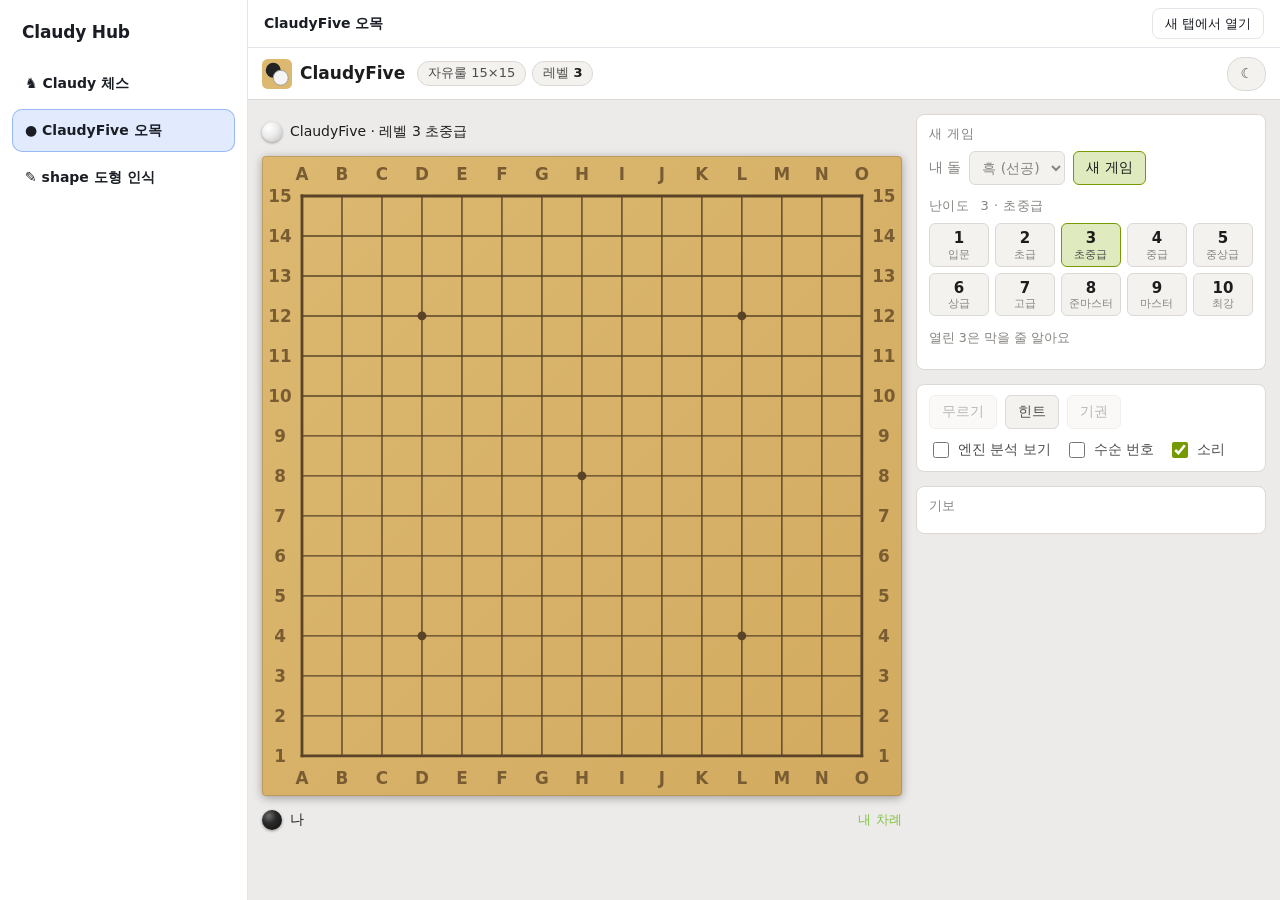
==== index.html @ 770545ba "Claudy Hub: chess (WASM), Gomoku and shape recognition in one static page Co-Authored-By: Claude Son" ====
<!doctype html>
<html lang="ko">
<head>
<meta charset="utf-8">
<meta name="viewport" content="width=device-width,initial-scale=1">
<script src="coi-serviceworker.js"></script>
<title>Claudy Hub</title>
<style>
:root{--bg:#0f1115;--panel:#161a21;--line:#252b36;--fg:#e6e9ef;--mut:#8b94a5;--acc:#6ea8fe;--ok:#4ade80;--warn:#fbbf24}
@media (prefers-color-scheme:light){:root{--bg:#f5f6f8;--panel:#fff;--line:#e2e5ea;--fg:#1a1d24;--mut:#667085;--acc:#2f6fed;--ok:#16a34a;--warn:#d97706}}
*{box-sizing:border-box;margin:0}
html,body{height:100%}
body{display:flex;background:var(--bg);color:var(--fg);font:14px/1.5 system-ui,"Segoe UI","Malgun Gothic",sans-serif}
nav{width:248px;flex:none;background:var(--panel);border-right:1px solid var(--line);display:flex;flex-direction:column;padding:18px 12px}
.brand{font-weight:650;font-size:17px;padding:2px 10px 16px;letter-spacing:-.01em}
.brand small{display:block;font-weight:400;font-size:12px;color:var(--mut);margin-top:2px}
.tab{all:unset;cursor:pointer;display:block;padding:10px 12px;border-radius:10px;margin-bottom:4px;border:1px solid transparent}
.tab:hover{background:color-mix(in srgb,var(--fg) 6%,transparent)}
.tab:focus-visible{outline:2px solid var(--acc)}
.tab[aria-selected=true]{background:color-mix(in srgb,var(--acc) 14%,transparent);border-color:color-mix(in srgb,var(--acc) 40%,transparent)}
.tab b{display:flex;align-items:center;gap:8px;font-weight:600}
.tab span{display:block;color:var(--mut);font-size:12.5px;margin-top:2px}
.foot{margin-top:auto;padding:10px;color:var(--mut);font-size:12px}
main{flex:1;display:flex;flex-direction:column;min-width:0}
header{height:48px;flex:none;display:flex;align-items:center;gap:10px;padding:0 16px;border-bottom:1px solid var(--line);background:var(--panel)}
header h1{font-size:14px;font-weight:600}
header .sp{flex:1}
.btn{all:unset;cursor:pointer;padding:5px 12px;border-radius:8px;border:1px solid var(--line);font-size:13px;color:var(--fg)}
.btn:hover{border-color:var(--acc);color:var(--acc)}
.btn:focus-visible{outline:2px solid var(--acc)}
.btn[hidden]{display:none}
.stage{flex:1;position:relative}
iframe{position:absolute;inset:0;width:100%;height:100%;border:0;background:var(--bg)}
iframe[hidden]{display:none}
.cover{position:absolute;inset:0;display:flex;flex-direction:column;align-items:center;justify-content:center;gap:12px;background:var(--bg);color:var(--mut);text-align:center;padding:24px}
.cover[hidden]{display:none}
.spin{width:28px;height:28px;border-radius:50%;border:3px solid var(--line);border-top-color:var(--acc);animation:r .8s linear infinite}
@keyframes r{to{transform:rotate(360deg)}}
@media (max-width:720px){body{flex-direction:column}nav{width:auto;flex-direction:row;overflow-x:auto;border-right:0;border-bottom:1px solid var(--line);padding:8px}.tab{flex:none}.tab span,.brand,.foot{display:none}}
</style>
</head>
<body>
<nav role="tablist" aria-label="프로그램">
  <div class="brand">Claudy Hub</div>
  <button class="tab" role="tab" data-id="chess"><b>♞ Claudy 체스</b></button>
  <button class="tab" role="tab" data-id="five"><b>● ClaudyFive 오목</b></button>
  <button class="tab" role="tab" data-id="shape"><b>✎ shape 도형 인식</b></button>
</nav>
<main>
  <header>
    <h1 id="title"></h1><span class="sp"></span>
    <button class="btn" id="pop">새 탭에서 열기</button>
  </header>
  <div class="stage">
    <iframe id="f-chess" hidden title="체스"></iframe>
    <iframe id="f-five" hidden title="오목"></iframe>
    <iframe id="f-shape" hidden title="도형 인식"></iframe>
  </div>
</main>
<script>
const APPS={
  chess:{title:'Claudy 체스',url:'chess/'},
  five:{title:'ClaudyFive 오목',url:'five/'},
  shape:{title:'shape 도형 인식',url:'shape/'}};
const $=s=>document.querySelector(s);
let cur=null;
function show(id){
  cur=id;
  document.querySelectorAll('.tab').forEach(t=>t.setAttribute('aria-selected',t.dataset.id===id));
  document.querySelectorAll('iframe').forEach(f=>f.hidden=true);
  $('#title').textContent=APPS[id].title;
  try{localStorage.hubTab=id}catch{}
  const f=$('#f-'+id);
  if(!f.src)f.src=APPS[id].url;
  f.hidden=false;
}
document.querySelectorAll('.tab').forEach(t=>t.onclick=()=>show(t.dataset.id));
$('#pop').onclick=()=>window.open(APPS[cur].url,'_blank');
document.addEventListener('keydown',e=>{
  if(e.target.closest('input,textarea')||e.ctrlKey||e.metaKey||e.altKey)return;
  const id={1:'chess',2:'five',3:'shape'}[e.key];if(id)show(id);
});
let start='five';try{start=localStorage.hubTab||'five'}catch{}
show(APPS[start]?start:'five');
</script>
</body>
</html>
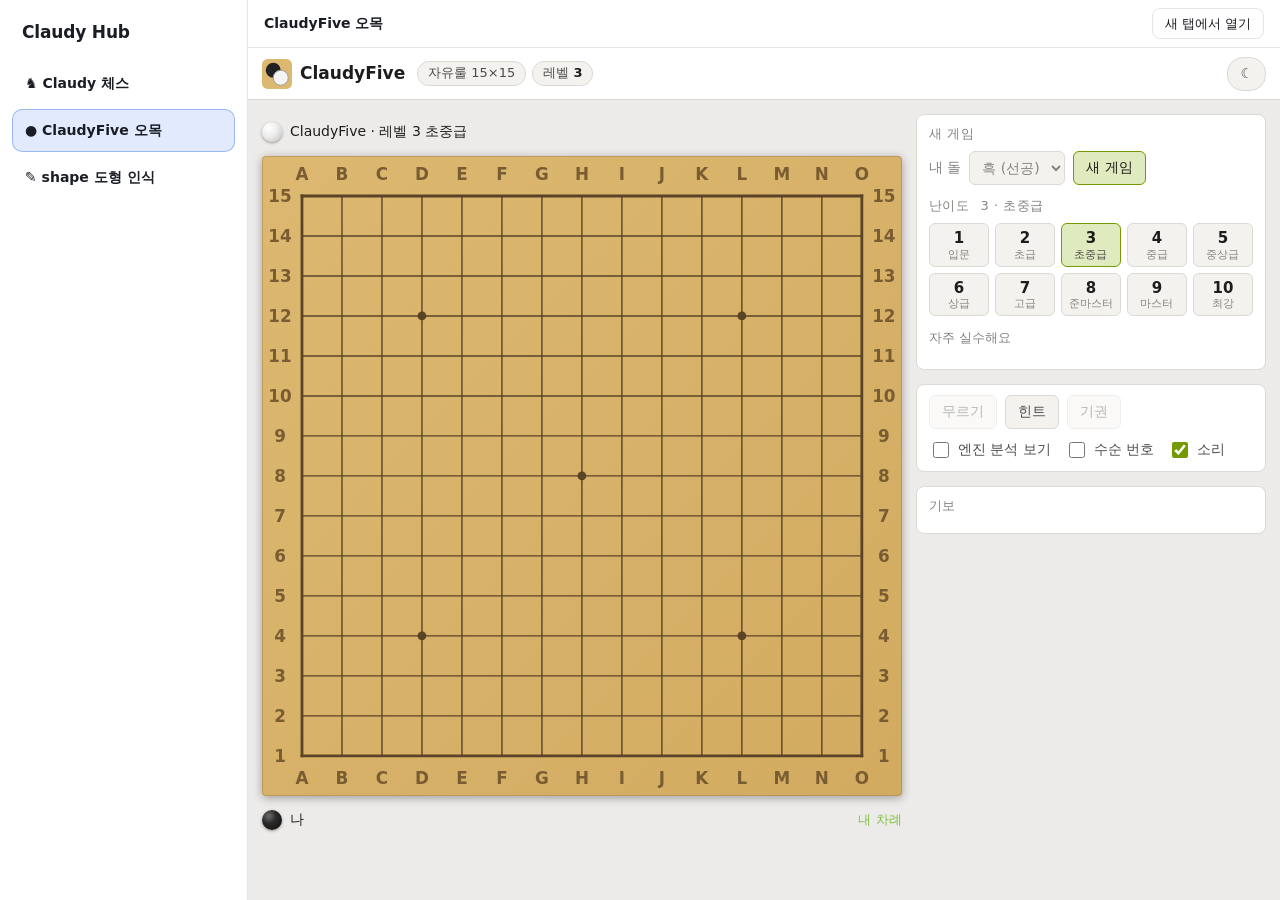
==== commit 3d158a79: "Cache-bust page assets so updates show up right away Co-Authored-By: Claude Sonnet 5.5 <noreply@anth" ====
--- a/index.html
+++ b/index.html
@@ -59,9 +59,9 @@
 </main>
 <script>
 const APPS={
-  chess:{title:'Claudy 체스',url:'chess/'},
-  five:{title:'ClaudyFive 오목',url:'five/'},
-  shape:{title:'shape 도형 인식',url:'shape/'}};
+  chess:{title:'Claudy 체스',url:'chess/?v=20261030'},
+  five:{title:'ClaudyFive 오목',url:'five/?v=20261030'},
+  shape:{title:'shape 도형 인식',url:'shape/?v=20261030'}};
 const $=s=>document.querySelector(s);
 let cur=null;
 function show(id){
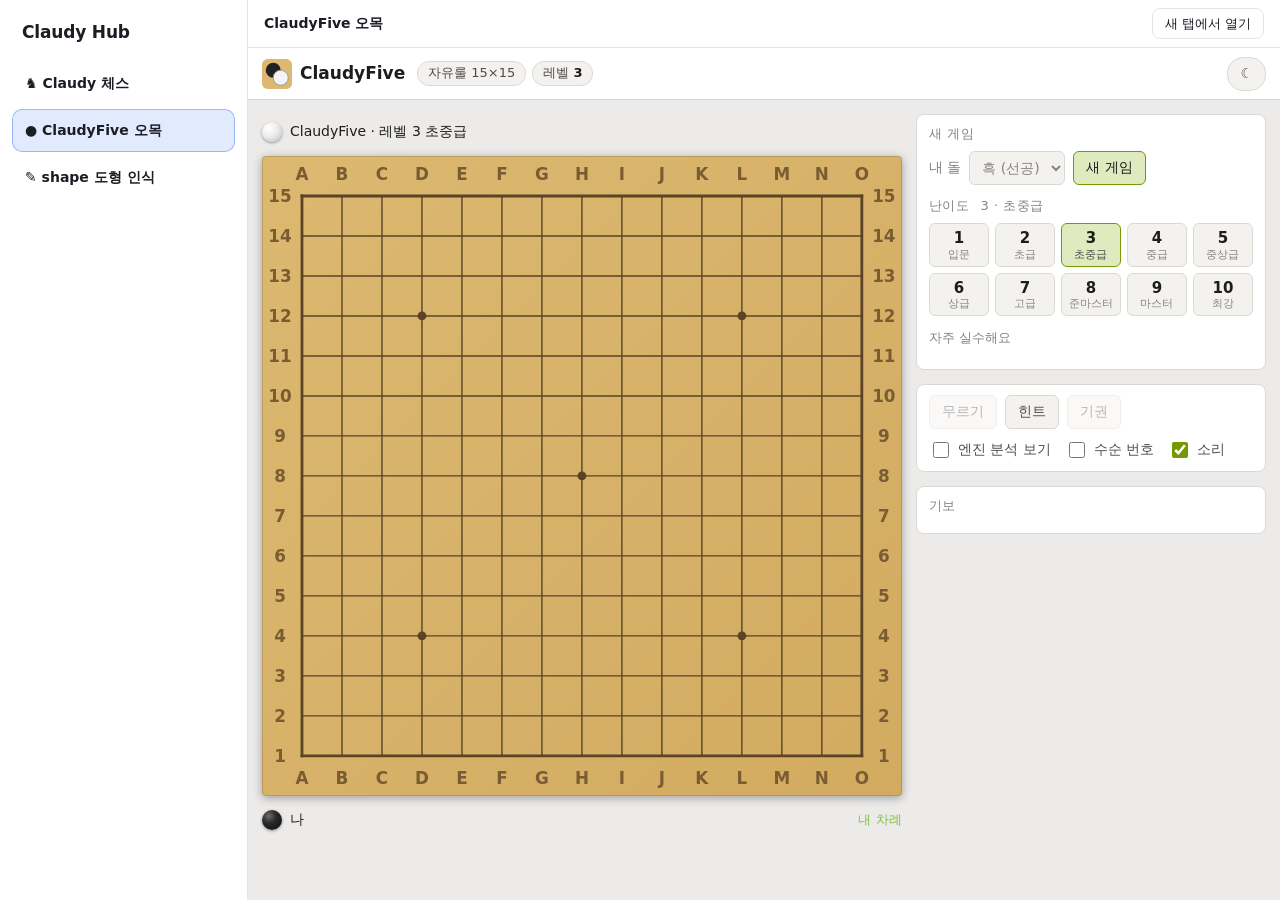
==== commit 712889c1: "Chess: promotion picker was positioned off-screen, capture marks were clipped invisible; bump asset " ====
--- a/index.html
+++ b/index.html
@@ -59,9 +59,9 @@
 </main>
 <script>
 const APPS={
-  chess:{title:'Claudy 체스',url:'chess/?v=20261030'},
-  five:{title:'ClaudyFive 오목',url:'five/?v=20261030'},
-  shape:{title:'shape 도형 인식',url:'shape/?v=20261030'}};
+  chess:{title:'Claudy 체스',url:'chess/?v=20261030b'},
+  five:{title:'ClaudyFive 오목',url:'five/?v=20261030b'},
+  shape:{title:'shape 도형 인식',url:'shape/?v=20261030b'}};
 const $=s=>document.querySelector(s);
 let cur=null;
 function show(id){
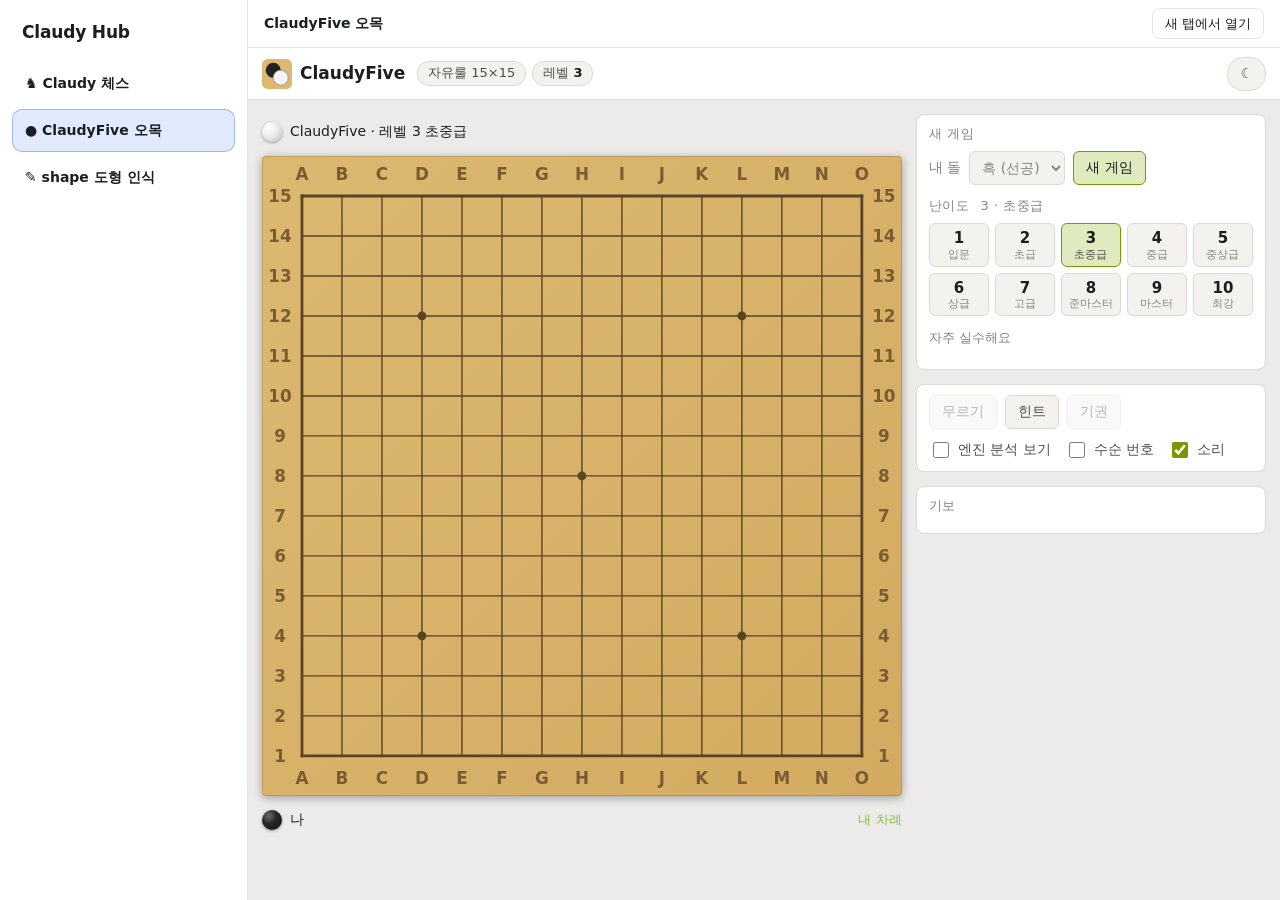
==== commit 40a947f2: "Capture ring drawn above the piece; no text cursor or selection on the UI Co-Authored-By: Claude Son" ====
--- a/index.html
+++ b/index.html
@@ -37,7 +37,7 @@
 .spin{width:28px;height:28px;border-radius:50%;border:3px solid var(--line);border-top-color:var(--acc);animation:r .8s linear infinite}
 @keyframes r{to{transform:rotate(360deg)}}
 @media (max-width:720px){body{flex-direction:column}nav{width:auto;flex-direction:row;overflow-x:auto;border-right:0;border-bottom:1px solid var(--line);padding:8px}.tab{flex:none}.tab span,.brand,.foot{display:none}}
-</style>
+html{cursor:default;-webkit-user-select:none;user-select:none}input,textarea,[contenteditable]{cursor:text;-webkit-user-select:text;user-select:text}button,select,a{cursor:pointer}</style>
 </head>
 <body>
 <nav role="tablist" aria-label="프로그램">
@@ -59,9 +59,9 @@
 </main>
 <script>
 const APPS={
-  chess:{title:'Claudy 체스',url:'chess/?v=20261030b'},
-  five:{title:'ClaudyFive 오목',url:'five/?v=20261030b'},
-  shape:{title:'shape 도형 인식',url:'shape/?v=20261030b'}};
+  chess:{title:'Claudy 체스',url:'chess/?v=20261030d'},
+  five:{title:'ClaudyFive 오목',url:'five/?v=20261030d'},
+  shape:{title:'shape 도형 인식',url:'shape/?v=20261030d'}};
 const $=s=>document.querySelector(s);
 let cur=null;
 function show(id){
